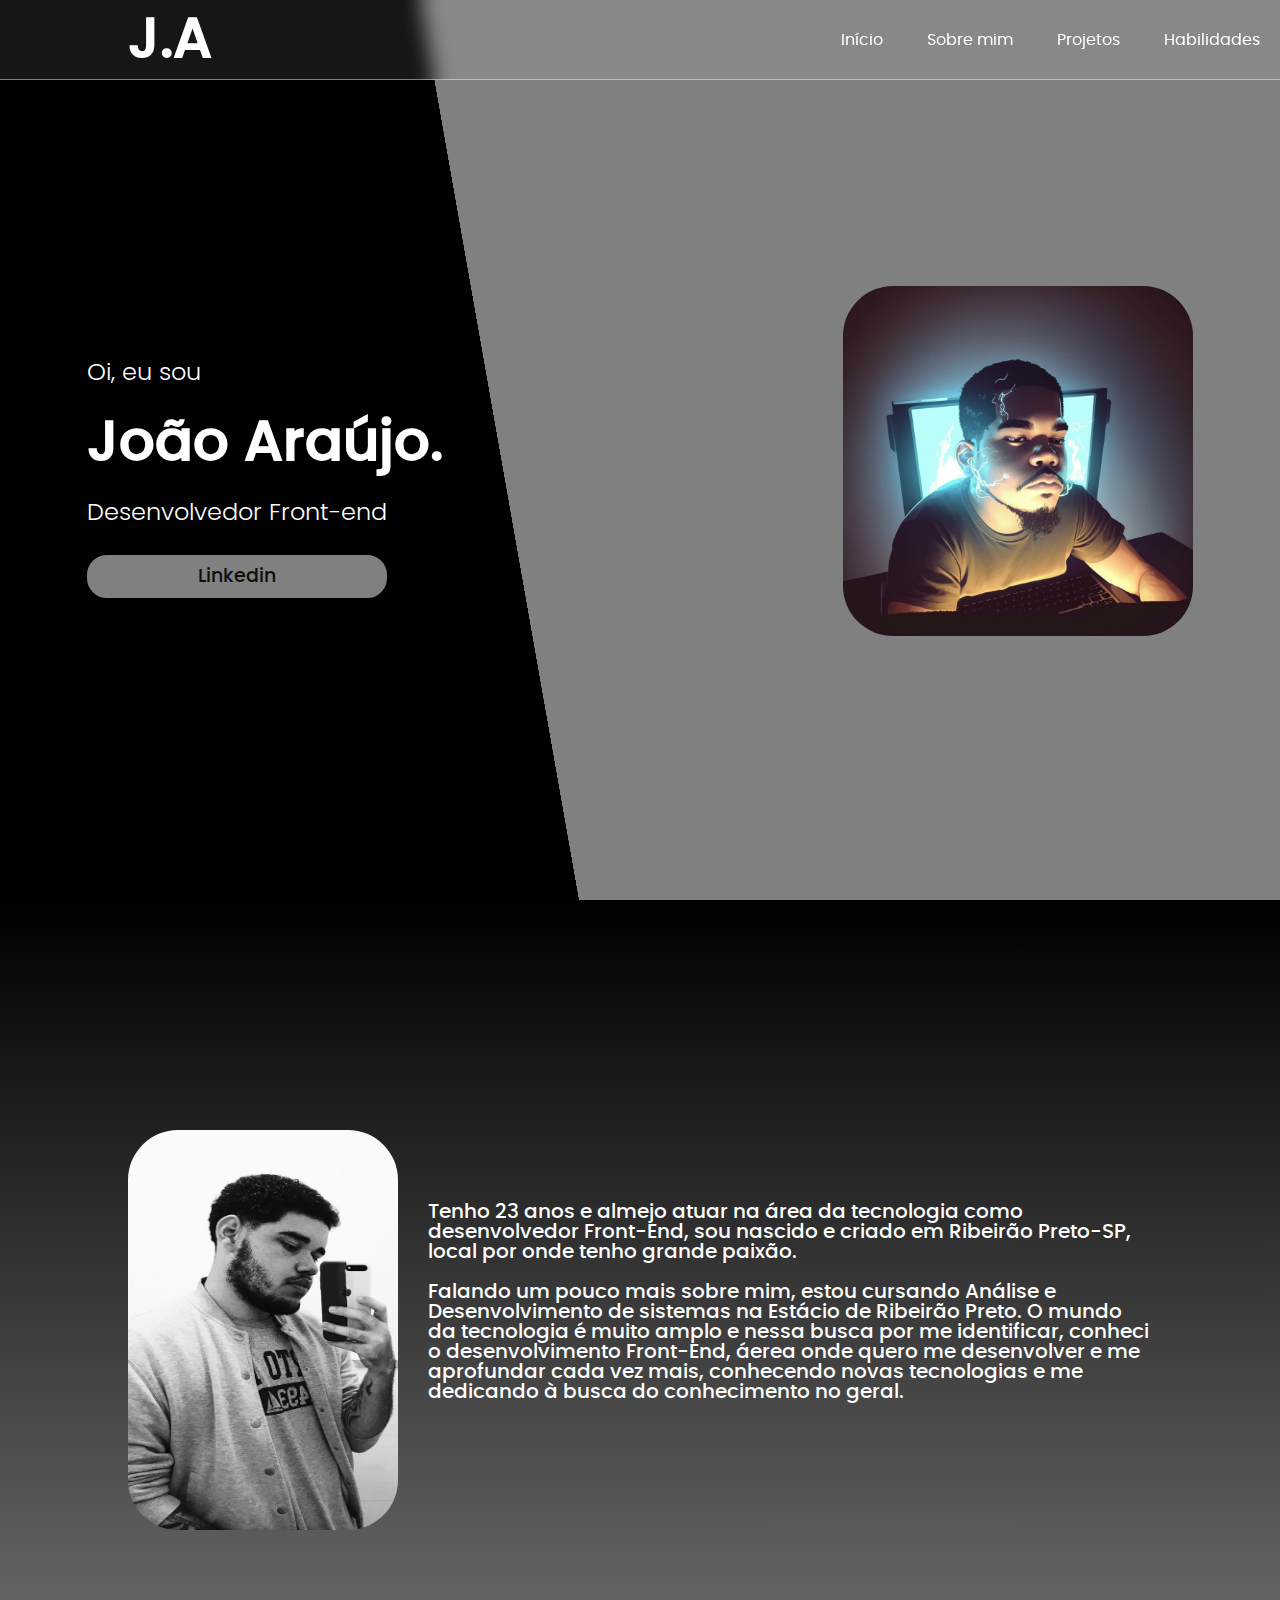
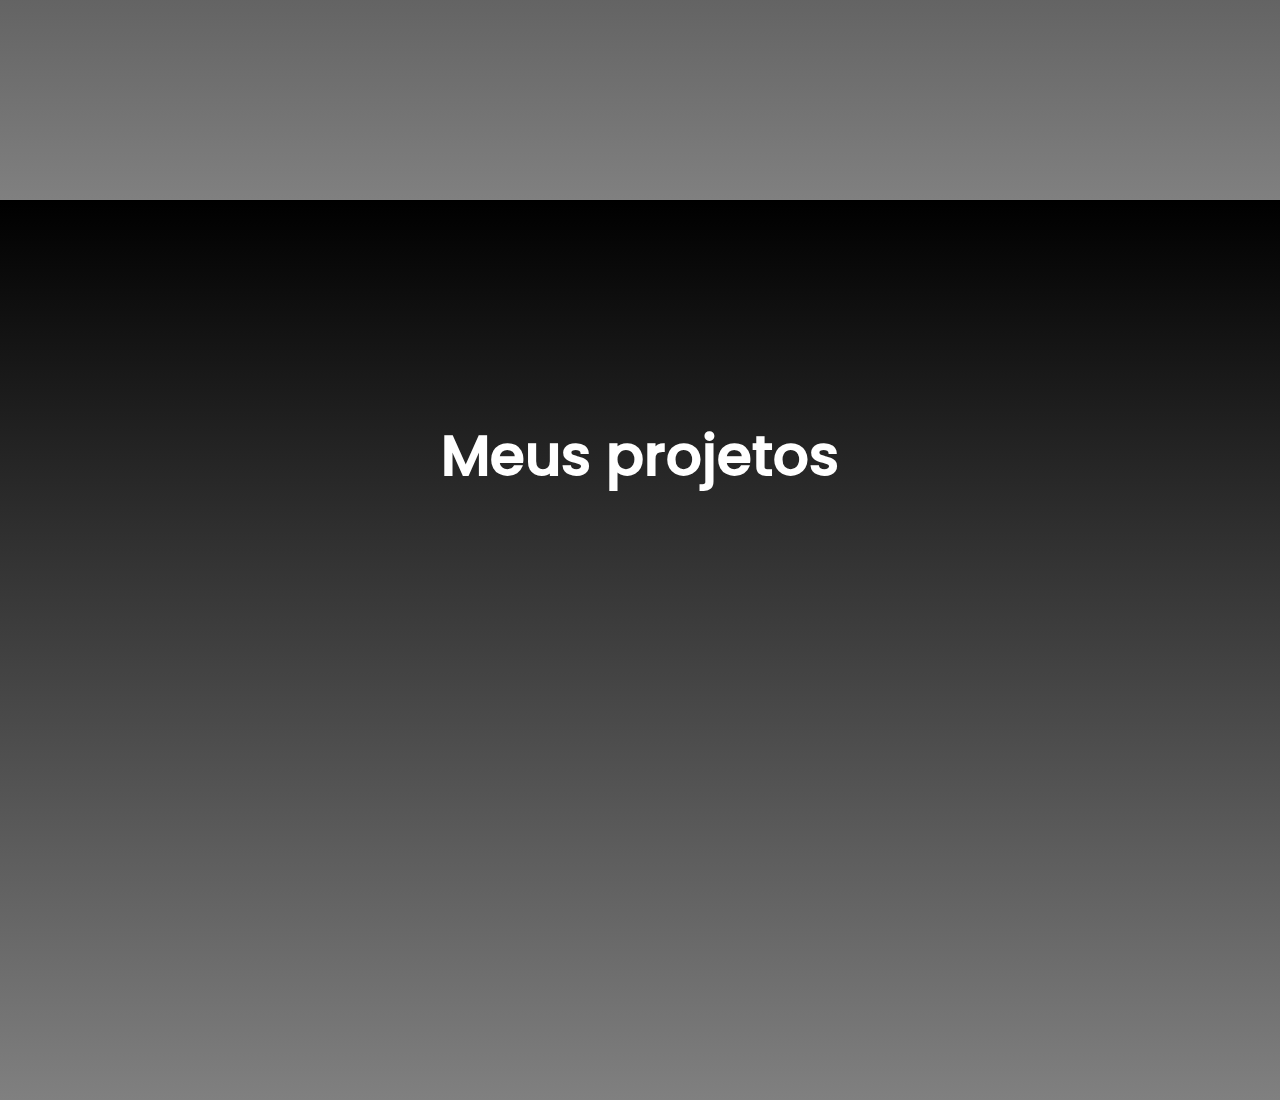
==== portifólio_edit/index.html @ 841f1aa5 "Add files via upload" ====
<!DOCTYPE html>
<html lang="pt-br">
<head>
    <meta charset="UTF-8">
    <meta http-equiv="X-UA-Compatible" content="IE=edge">
    <meta name="viewport" content="width=device-width, initial-scale=1.0">
    <title>My page</title>
    <link rel="shortcut icon" href="imagens/icone.png" type="image/x-icon">
    <link rel="stylesheet" href="styles/estilo.css">
    <link rel="stylesheet" href="styles/fonts.css">
    <link rel="shortcut icon" href="components/imagens/ficon.jpeg" type="image/x-icon">
</head>
<body>
    <header>
        <div class="tittle">
                <h1>J.A</h1>
        </div>
        <ul>
            <a href="#">
                <li>Início</li>
            </a>
            <a href="#">
                <li>Sobre mim</li>
            </a>
            <a href="#">
                <li>Projetos</li>
            </a>
            <a href="#">
                <li>Habilidades</li>
            </a>
        </ul>       
    </header>
    <div class="Início">
        <div class="text">
                <h2>
                    Oi, eu sou
                </h2>
                <h1>
                    João Araújo.
                </h1>
                <h2>
                    Desenvolvedor Front-end
                </h2>
                <h3 id="Linkedin-btn">
                    Linkedin
                </h3>
        </div>    
            <div class="image">
                <img src="components/imagens/avatar.png" alt="myavatar">
            </div>
    </div>        
    </div>
    </div>    
        <div class="sobre">
            <span>
                Tenho 23 anos e almejo atuar na área da tecnologia como desenvolvedor Front-End, sou nascido e criado em Ribeirão Preto-SP, local por onde tenho grande paixão. <br><br> Falando um pouco mais sobre mim, estou cursando Análise e Desenvolvimento de sistemas na Estácio de Ribeirão Preto. O mundo da tecnologia é muito amplo e nessa busca por me identificar, conheci o desenvolvimento Front-End, áerea onde quero me desenvolver e me aprofundar cada vez mais, conhecendo novas tecnologias e me dedicando à busca do conhecimento no geral.
            </span>
            
            <div class="myimage">
                <img src="components/imagens/minha foto.jpeg" alt="minhaimagem" width="420" height="400">
            </div> 
        </div>
    <div class="projects">
        <h1>Meus projetos</h1>
    </div>
             
</body>
</html>
---- portifólio_edit/styles/estilo.css ----
@charset "UTF-8";

* {
    margin: 0;
    padding: 0;
    box-sizing: border-box;
 }

body {
    background: linear-gradient(80deg, black 51.04%, grey 51.05%);
    font-family: poppinsregular;
    
}

header {
    height: 80px;
    width: 100%;
    background: rgba(196, 196, 196, 0.11);
    backdrop-filter: blur(10px);
    position: fixed;
    top: 0;
    z-index: 1;
    border-bottom: solid 1px rgba(255, 255, 255, 0.452);
    display: flex;
    flex-direction: row;
    justify-content: space-between;
    align-items: center;
}

.Início {

    padding-top: 10%;
    padding-bottom: 100px;
    width: auto;
    height: 100vh;
    display: flex;
    flex-direction: row;
    align-items: center;
    justify-content: center;
    
    }

.text {
    margin-right: 400px;
}

img {
    margin-right: 10%;
    width: 350px;
    border-radius: 50px;
}

h4 {
    font-family: poppinslight;
    color: white;
    font-weight: 50;
}

h3 {
    font-family: poppinslight;
    margin-top: %;
    font-weight: 50;
    color: white;
}

h2 {
    font-family: poppinslight;
    font-weight: 200;
    color: white;
    padding-bottom: 30px;
    padding-top: 30px;
}

h1 {
    font-size: 56px;
    font-family: poppinsmedium;
    color: white;
}

span {
    padding-top: 7%;
    font-size: 20px;
    font-family: poppinsmedium;
    color: white;
}


li {
    display: inline-block;
    margin: 20px;
}


.tittle {
    margin-left: 10%;
}

#Linkedin-btn{
    color: #0f0d0c;
    width: 300px;
    background-color: grey;
    text-align: center;
    border: 2px solid grey;
    margin: p 90px ;
    padding: 10px;
    border-radius: 20px;
    font-family: poppinsmedium;
}

#Linkedin-btn:hover{
    background-color: #0f0d0c;
    color: white;
}

a {
    text-decoration: none;
    color: white;
}

a:hover {
    color: #0f0d0c;
    transition: 0.3s all;
}

.sobre {
    display: flex;
    flex-direction: row-reverse;
    background: linear-gradient(to top, grey, black);
    padding-left: 10%;
    padding-right: 10%;
    padding-top: 18%;
    height: 100vh;


}

.sobretext {
    margin-top:20%;
    font-weight: 200px;
}

.myimage {
    padding-bottom: 10%;
    max-width: 300px;
    display: flex;
    flex-direction: row-reverse;
    
}

.projects {
    background: linear-gradient(to bottom, black, grey);
    height: 100vh;
    text-align: center;
    padding-top: 18%;
}
---- portifólio_edit/styles/fonts.css ----
@font-face {
    font-family: 'poppinsblack';
    src: url('../components/fonts/poppins-black-webfont.woff2') format('woff2'),
         url('../components/fonts/poppins-black-webfont.woff') format('woff');
    font-weight: normal;
    font-style: normal;

}




@font-face {
    font-family: 'poppinsbold';
    src: url('../components/fonts/poppins-bold-webfont.woff2') format('woff2'),
         url('../components/fonts/poppins-bold-webfont.woff') format('woff');
    font-weight: normal;
    font-style: normal;

}




@font-face {
    font-family: 'poppinslight';
    src: url('../components/fonts/poppins-light-webfont.woff2') format('woff2'),
         url('../components/fonts/poppins-light-webfont.woff') format('woff');
    font-weight: normal;
    font-style: normal;

}



@font-face {
    font-family: 'poppinsmedium';
    src: url('../components/fonts/poppins-medium-webfont.woff2') format('woff2'),
         url('../components/fonts/poppins-medium-webfont.woff') format('woff');
    font-weight: normal;
    font-style: normal;

}




@font-face {
    font-family: 'poppinsregular';
    src: url('../components/fonts/poppins-regular-webfont.woff2') format('woff2'),
         url('../components/fonts/poppins-regular-webfont.woff') format('woff');
    font-weight: normal;
    font-style: normal;

}




@font-face {
    font-family: 'poppinssemibold';
    src: url('../components/fonts/poppins-semibold-webfont.woff2') format('woff2'),
         url('../components/fonts/poppins-semibold-webfont.woff') format('woff');
    font-weight: normal;
    font-style: normal;

}
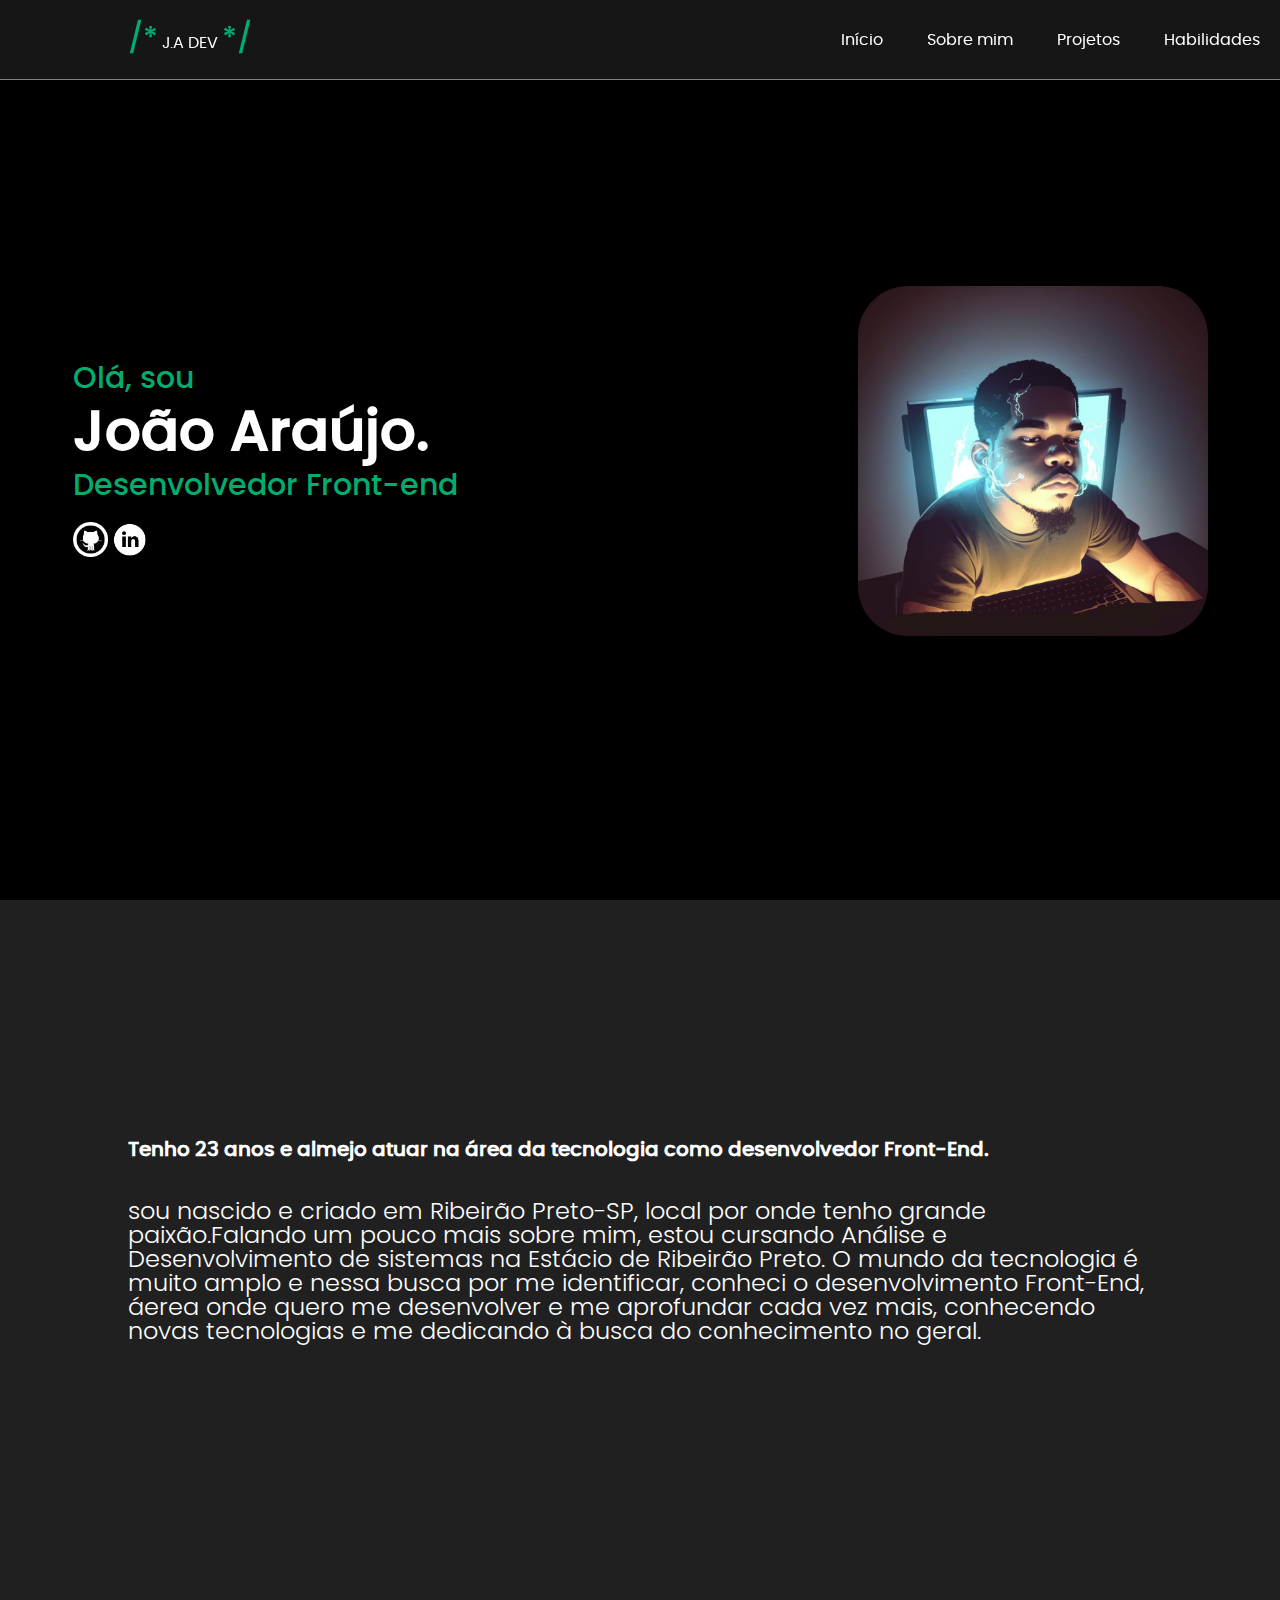
==== commit 2c09b152: "Add files via upload" ====
--- a/portifólio_edit/index.html
+++ b/portifólio_edit/index.html
@@ -13,7 +13,11 @@
 <body>
     <header>
         <div class="tittle">
-                <h1>J.A</h1>
+                <a href="#">
+                    <span>/*</span>
+                    J.A DEV
+                    <span>*/</span>
+                </a>
         </div>
         <ul>
             <a href="#">
@@ -32,37 +36,38 @@
     </header>
     <div class="Início">
         <div class="text">
-                <h2>
-                    Oi, eu sou
-                </h2>
-                <h1>
-                    João Araújo.
-                </h1>
-                <h2>
-                    Desenvolvedor Front-end
-                </h2>
-                <h3 id="Linkedin-btn">
-                    Linkedin
-                </h3>
+            <span>Olá, sou</span>
+            <h1>
+                João Araújo.
+            </h1>
+            <span>
+                Desenvolvedor Front-end
+            </span> 
+            <div class="gitbtn">
+                <a target="_blank" href="https://github.com/joaovictoraraujodev">
+                    <img class="gitimg" src="components/imagens/github.png" alt="external">
+                </a>
+                <a href="https://www.linkedin.com/in/jo%C3%A3o-victor-ara%C3%BAjo-25511b263/" target="_blank">
+                    <img class="linkimg" src="components/imagens/linkedin.png" alt="external">
+                </a>
+            </div>
+            
         </div>    
             <div class="image">
-                <img src="components/imagens/avatar.png" alt="myavatar">
+                <img class="avatarimg" src="components/imagens/avatar.png" alt="myavatar">
             </div>
     </div>        
     </div>
     </div>    
         <div class="sobre">
-            <span>
-                Tenho 23 anos e almejo atuar na área da tecnologia como desenvolvedor Front-End, sou nascido e criado em Ribeirão Preto-SP, local por onde tenho grande paixão. <br><br> Falando um pouco mais sobre mim, estou cursando Análise e Desenvolvimento de sistemas na Estácio de Ribeirão Preto. O mundo da tecnologia é muito amplo e nessa busca por me identificar, conheci o desenvolvimento Front-End, áerea onde quero me desenvolver e me aprofundar cada vez mais, conhecendo novas tecnologias e me dedicando à busca do conhecimento no geral.
-            </span>
-            
-            <div class="myimage">
-                <img src="components/imagens/minha foto.jpeg" alt="minhaimagem" width="420" height="400">
-            </div> 
+            <div class="sobretext">
+                <h1 class="sobreh1">
+                    Tenho 23 anos e almejo atuar na área da tecnologia como desenvolvedor Front-End.
+                </h1>
+                <h2 class="sobreh2"> sou nascido e criado em Ribeirão Preto-SP, local por onde tenho grande paixão.Falando um pouco mais sobre mim, estou cursando Análise e Desenvolvimento de sistemas na Estácio de Ribeirão Preto. O mundo da tecnologia é muito amplo e nessa busca por me identificar, conheci o desenvolvimento Front-End, áerea onde quero me desenvolver e me aprofundar cada vez mais, conhecendo novas tecnologias e me dedicando à busca do conhecimento no geral.
+                </h2>   
+            </div>
         </div>
-    <div class="projects">
-        <h1>Meus projetos</h1>
-    </div>
              
 </body>
 </html>--- a/portifólio_edit/styles/estilo.css
+++ b/portifólio_edit/styles/estilo.css
@@ -7,7 +7,7 @@
  }
 
 body {
-    background: linear-gradient(80deg, black 51.04%, grey 51.05%);
+    background: linear-gradient(80deg, black 51.04%, black);
     font-family: poppinsregular;
     
 }
@@ -41,10 +41,11 @@
     }
 
 .text {
+    
     margin-right: 400px;
 }
 
-img {
+.avatarimg {
     margin-right: 10%;
     width: 350px;
     border-radius: 50px;
@@ -56,13 +57,6 @@
     font-weight: 50;
 }
 
-h3 {
-    font-family: poppinslight;
-    margin-top: %;
-    font-weight: 50;
-    color: white;
-}
-
 h2 {
     font-family: poppinslight;
     font-weight: 200;
@@ -72,6 +66,8 @@
 }
 
 h1 {
+    margin-top: 10px;
+    margin-bottom: 10px;
     font-size: 56px;
     font-family: poppinsmedium;
     color: white;
@@ -79,9 +75,9 @@
 
 span {
     padding-top: 7%;
-    font-size: 20px;
+    font-size: 30px;
     font-family: poppinsmedium;
-    color: white;
+    color: rgb(0, 173, 111);
 }
 
 
@@ -95,21 +91,24 @@
     margin-left: 10%;
 }
 
-#Linkedin-btn{
-    color: #0f0d0c;
-    width: 300px;
-    background-color: grey;
-    text-align: center;
-    border: 2px solid grey;
-    margin: p 90px ;
-    padding: 10px;
-    border-radius: 20px;
-    font-family: poppinsmedium;
+.gitimg {
+    background-color: black;
+    width: 35px;
+    border-radius: 5px;
 }
 
-#Linkedin-btn:hover{
-    background-color: #0f0d0c;
-    color: white;
+
+.gitbtn {
+
+    color: black;
+    padding-top: 5%;
+    
+}
+
+.linkimg {
+    background-color: black;
+    width: 35px;
+    border-radius: 5px;
 }
 
 a {
@@ -118,14 +117,14 @@
 }
 
 a:hover {
-    color: #0f0d0c;
+    color: rgb(0, 173, 111);
     transition: 0.3s all;
 }
 
 .sobre {
     display: flex;
     flex-direction: row-reverse;
-    background: linear-gradient(to top, grey, black);
+    background-color: #202020;
     padding-left: 10%;
     padding-right: 10%;
     padding-top: 18%;
@@ -135,16 +134,17 @@
 }
 
 .sobretext {
-    margin-top:20%;
     font-weight: 200px;
 }
 
-.myimage {
+.sobreh1 {
+    font-size: 20px;
+}
+
+
+.imagesobre {
     padding-bottom: 10%;
     max-width: 300px;
-    display: flex;
-    flex-direction: row-reverse;
-    
 }
 
 .projects {
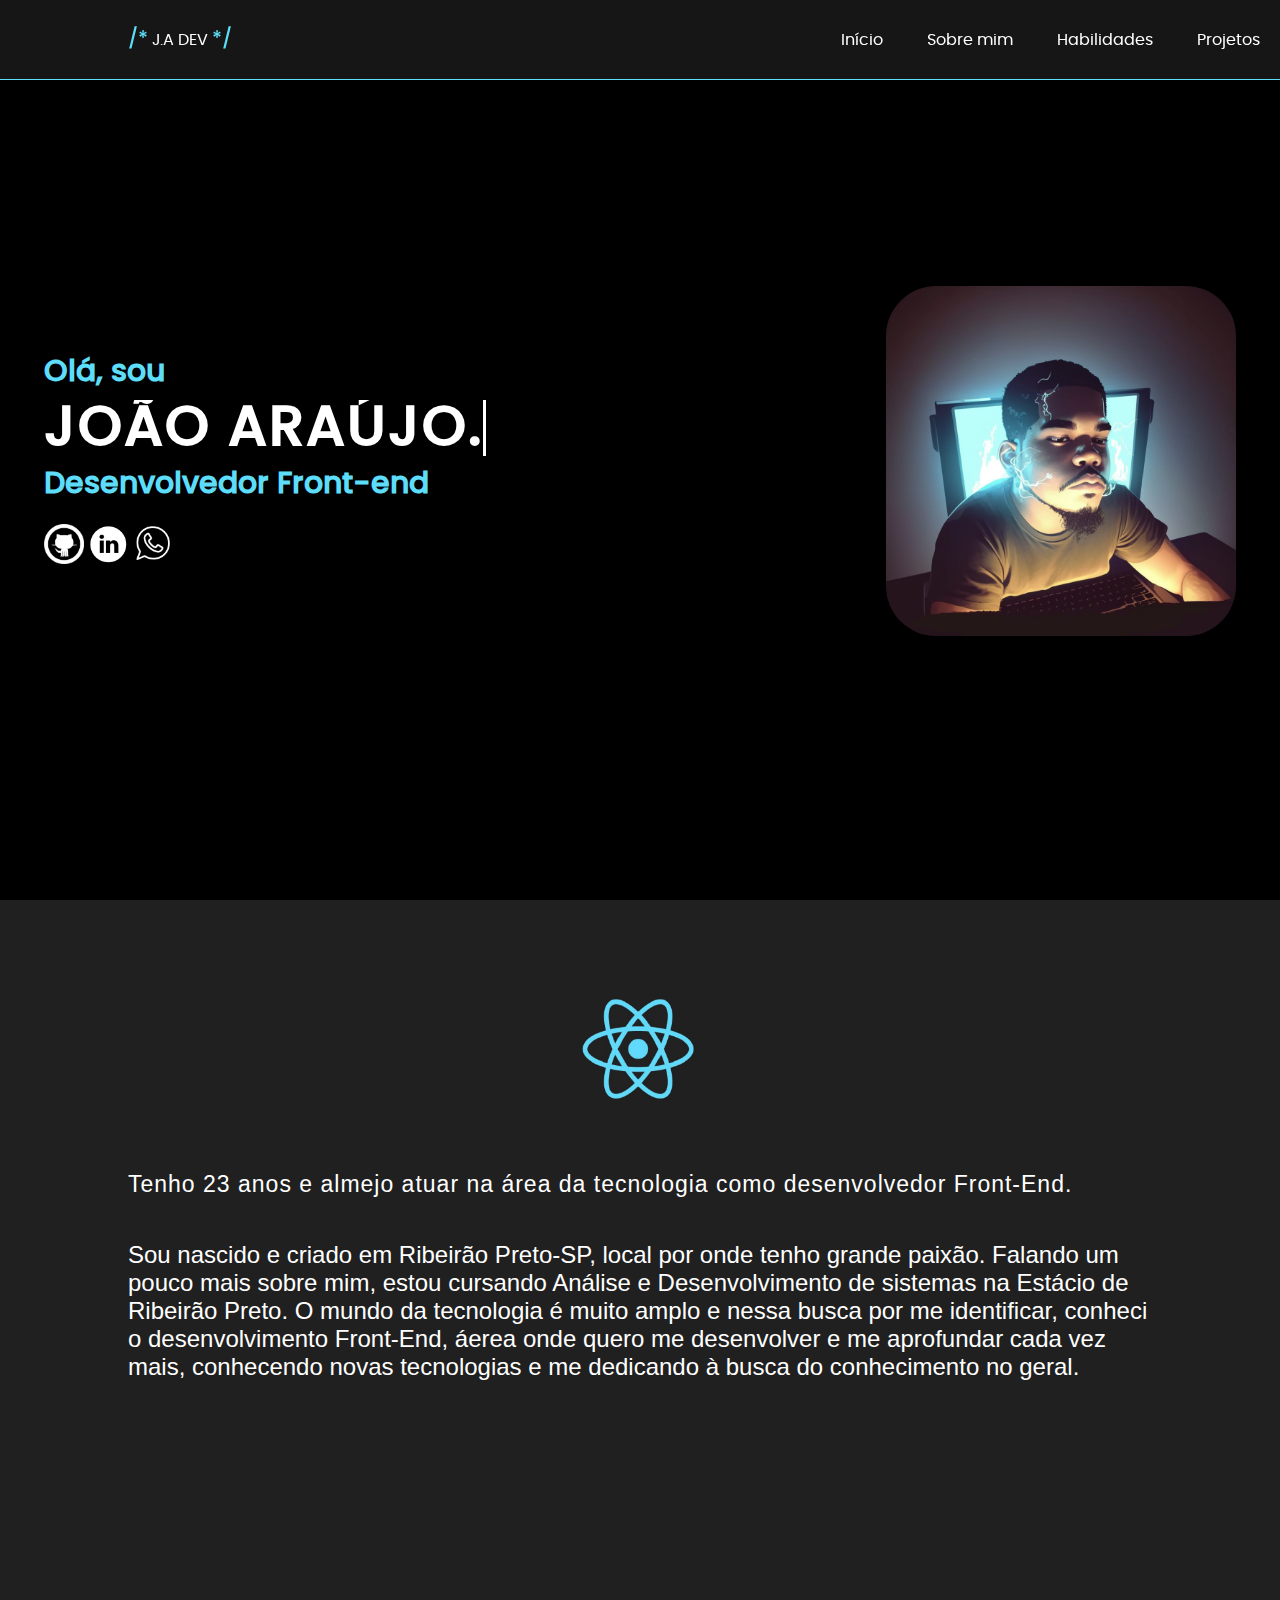
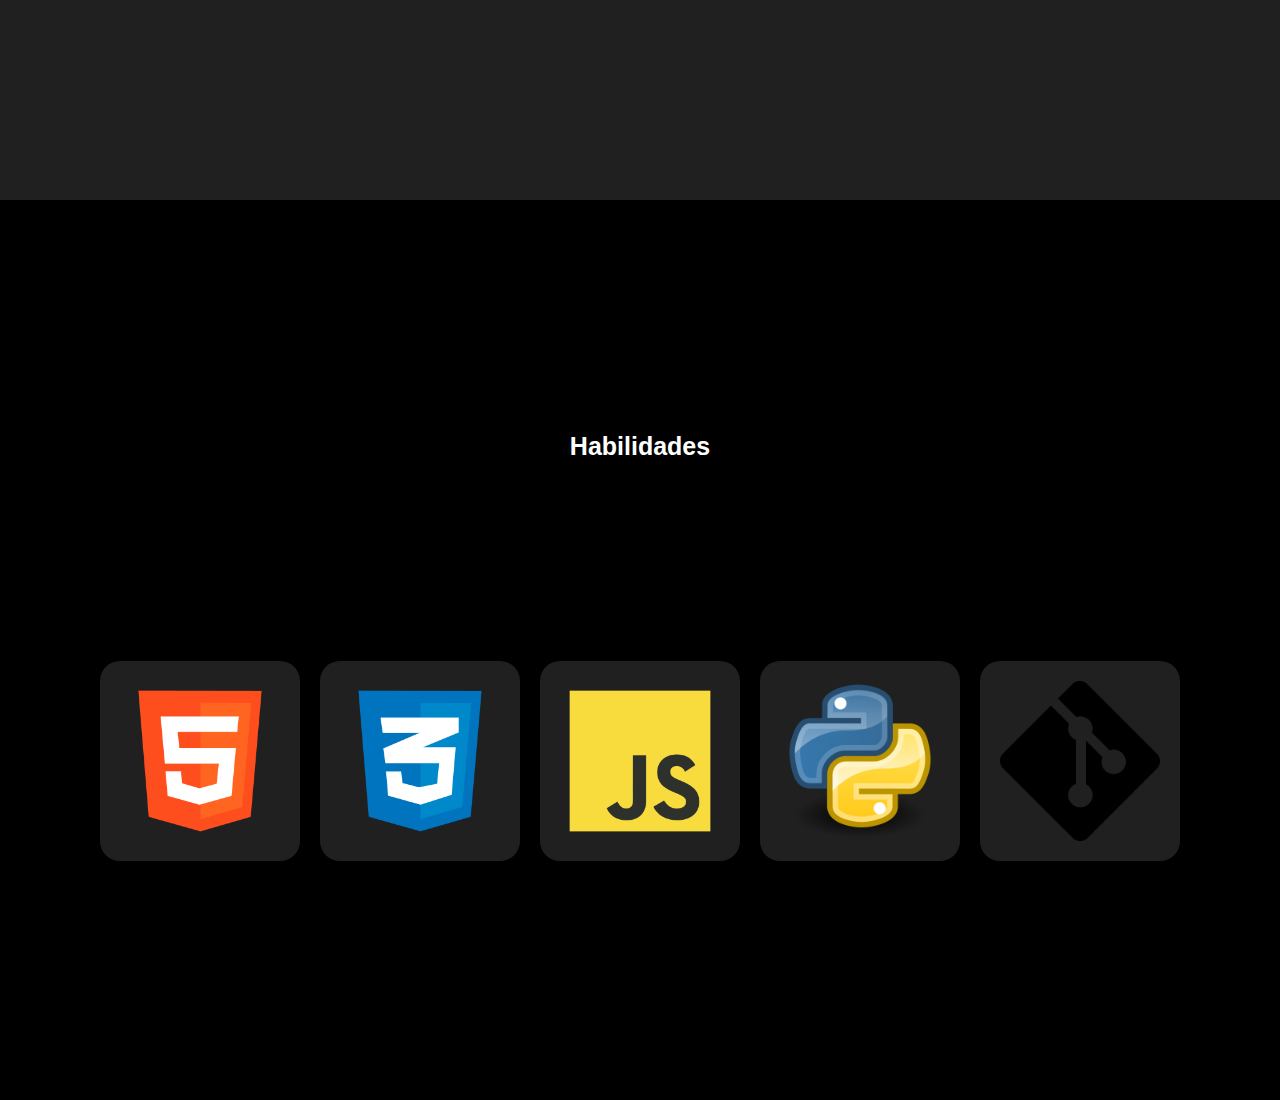
==== commit 93a87671: "portifólio." ====
--- a/portifólio_edit/index.html
+++ b/portifólio_edit/index.html
@@ -27,22 +27,22 @@
                 <li>Sobre mim</li>
             </a>
             <a href="#">
-                <li>Projetos</li>
+                <li>Habilidades</li>
             </a>
             <a href="#">
-                <li>Habilidades</li>
+                <li>Projetos</li>
             </a>
         </ul>       
     </header>
     <div class="Início">
         <div class="text">
-            <span>Olá, sou</span>
-            <h1>
+            <h3>Olá, sou</h3>
+            <h1 class="animation">
                 João Araújo.
             </h1>
-            <span>
+            <h3>
                 Desenvolvedor Front-end
-            </span> 
+            </h3> 
             <div class="gitbtn">
                 <a target="_blank" href="https://github.com/joaovictoraraujodev">
                     <img class="gitimg" src="components/imagens/github.png" alt="external">
@@ -50,24 +50,43 @@
                 <a href="https://www.linkedin.com/in/jo%C3%A3o-victor-ara%C3%BAjo-25511b263/" target="_blank">
                     <img class="linkimg" src="components/imagens/linkedin.png" alt="external">
                 </a>
+                <a href="#" target="_blank">
+                    <img class="whatsimg" src="components/imagens/whatss.png" alt="external">
+                </a>
             </div>
             
         </div>    
             <div class="image">
                 <img class="avatarimg" src="components/imagens/avatar.png" alt="myavatar">
-            </div>
+            </div> 
     </div>        
     </div>
     </div>    
-        <div class="sobre">
-            <div class="sobretext">
-                <h1 class="sobreh1">
-                    Tenho 23 anos e almejo atuar na área da tecnologia como desenvolvedor Front-End.
-                </h1>
-                <h2 class="sobreh2"> sou nascido e criado em Ribeirão Preto-SP, local por onde tenho grande paixão.Falando um pouco mais sobre mim, estou cursando Análise e Desenvolvimento de sistemas na Estácio de Ribeirão Preto. O mundo da tecnologia é muito amplo e nessa busca por me identificar, conheci o desenvolvimento Front-End, áerea onde quero me desenvolver e me aprofundar cada vez mais, conhecendo novas tecnologias e me dedicando à busca do conhecimento no geral.
-                </h2>   
-            </div>
+    <div class="sobre">
+        <div class="sobrecontent">
+            <img class="arcimg" src="components/imagens/react.jpg" alt="">
+            <h4 class="sobreh4">
+                Tenho 23 anos e almejo atuar na área da tecnologia como desenvolvedor Front-End.
+            </h4>
+            <h2 class="sobreh2"> 
+                Sou nascido e criado em Ribeirão Preto-SP, local por onde tenho grande paixão. Falando um pouco mais sobre mim, estou cursando Análise e Desenvolvimento de sistemas na Estácio de Ribeirão Preto. O mundo da tecnologia é muito amplo e nessa busca por me identificar, conheci o desenvolvimento Front-End, áerea onde quero me desenvolver e me aprofundar cada vez mais, conhecendo novas tecnologias e me dedicando à busca do conhecimento no geral.
+            </h2>   
         </div>
+    </div>
+    <div class="habilidades">
+        <div class="texthabilidades">
+            <h5>Habilidades</h5>
+        </div>
+        <div class="imghabilidades">
+            <div><img class="img-style" src="components/imagens/html5.png" alt=""></div>
+            <div><img class="img-style" src="components/imagens/css.png" alt=""></div>
+            <div><img class="img-style" src="components/imagens/js.png" alt=""></div>
+            <div><img class="img-style" src="components/imagens/python.png" alt=""></div>
+            <div><img class="img-style" src="components/imagens/git.png" alt=""></div>
+        </div>
+    </div>
+        
+                
              
 </body>
 </html>--- a/portifólio_edit/styles/estilo.css
+++ b/portifólio_edit/styles/estilo.css
@@ -7,7 +7,7 @@
  }
 
 body {
-    background: linear-gradient(80deg, black 51.04%, black);
+    background: linear-gradient(80deg, black, black);
     font-family: poppinsregular;
     
 }
@@ -20,11 +20,21 @@
     position: fixed;
     top: 0;
     z-index: 1;
-    border-bottom: solid 1px rgba(255, 255, 255, 0.452);
+    border-bottom:solid 1px rgba(93, 221, 249);
     display: flex;
     flex-direction: row;
     justify-content: space-between;
     align-items: center;
+}
+
+
+::-webkit-scrollbar {
+    width: 10px;
+}
+
+::-webkit-scrollbar-thumb {
+    width: 10px;
+    background-color: rgba(22, 22, 22, 0.486);
 }
 
 .Início {
@@ -51,33 +61,76 @@
     border-radius: 50px;
 }
 
+h5 {
+    font-size: 25px;
+    font-family: Arial, Helvetica, sans-serif;
+    color: white;
+}
+
 h4 {
-    font-family: poppinslight;
-    color: white;
-    font-weight: 50;
+    font-family: Arial, Helvetica, sans-serif;
+    font-weight: 200;
+    margin-top: 13px;
+    margin-bottom: 13px;
+    color: white;
+    letter-spacing: 1px;
+}
+
+h3 {
+    font-size: 30px;
+    font-family: poppinsmedium;
+    color: rgba(93, 221, 249);
 }
 
 h2 {
-    font-family: poppinslight;
-    font-weight: 200;
+    font-weight: 100;
     color: white;
     padding-bottom: 30px;
     padding-top: 30px;
 }
 
 h1 {
-    margin-top: 10px;
-    margin-bottom: 10px;
+    margin-top: 13px;
+    margin-bottom: 13px;
     font-size: 56px;
     font-family: poppinsmedium;
     color: white;
-}
+    letter-spacing: 2px;
+    text-transform: uppercase;
+    white-space: nowrap;
+    overflow: hidden;
+    border-right: 3px solid
+}
+
+@keyframes blinkCursor {
+    from{
+        border-right-color: white;
+    }to{
+        border-right-color: transparent;
+    }
+    
+}
+
+@keyframes typing {
+    from{
+        width: 0;
+    }to{
+        width: 445px;
+    }
+}    
+.animation{
+    animation:
+    blinkCursor 0.7s steps(40) infinite normal,
+    typing 1s steps(22) 0.7s normal both;
+}  
+    
 
 span {
     padding-top: 7%;
-    font-size: 30px;
+    font-size: 20px;
     font-family: poppinsmedium;
-    color: rgb(0, 173, 111);
+    color: rgba(93, 221, 249);
+    
 }
 
 
@@ -93,13 +146,12 @@
 
 .gitimg {
     background-color: black;
-    width: 35px;
+    width: 40px;
     border-radius: 5px;
 }
 
 
 .gitbtn {
-
     color: black;
     padding-top: 5%;
     
@@ -107,7 +159,14 @@
 
 .linkimg {
     background-color: black;
-    width: 35px;
+    width: 40px;
+    border-radius: 5px;
+    
+}
+
+.whatsimg {
+    background-color: black;
+    width: 42px;
     border-radius: 5px;
 }
 
@@ -117,7 +176,7 @@
 }
 
 a:hover {
-    color: rgb(0, 173, 111);
+    color: rgba(93, 221, 249);
     transition: 0.3s all;
 }
 
@@ -127,29 +186,63 @@
     background-color: #202020;
     padding-left: 10%;
     padding-right: 10%;
-    padding-top: 18%;
+    padding-top: 4%;
     height: 100vh;
 
 
 }
 
-.sobretext {
-    font-weight: 200px;
-}
-
-.sobreh1 {
-    font-size: 20px;
-}
-
-
-.imagesobre {
-    padding-bottom: 10%;
-    max-width: 300px;
-}
-
-.projects {
-    background: linear-gradient(to bottom, black, grey);
+.sobreh4 {
+    font-family: Arial, Helvetica, sans-serif;
+    font-size: 23px;
+}
+
+.sobreh2 {
+    font-family: Arial, Helvetica, sans-serif;
+
+}
+
+.sobrecontent {
+    margin-right: auto;
+    margin-left: auto;
+}
+
+.arcimg {
+    margin-left: 40%;
+    width: 200px;
+    animation: jumping 1s linear infinite;
+}
+
+@keyframes jumping {
+    from {transform: translateY(-15px);}
+    50% {transform: translateY(0);}
+    to {transform: translateY(-15px);}
+}
+
+.texthabilidades {
+    margin-bottom: 200px;
+
+}
+
+.habilidades {
+    display: flex;
+    align-items: center;
+    justify-content: center;
+    flex-direction: column;
     height: 100vh;
-    text-align: center;
-    padding-top: 18%;
-}+    
+}
+
+.imghabilidades {
+    display: flex;
+    flex-direction: row;
+    gap: 20px;
+}
+
+.img-style {
+    width: 200px;
+    background-color: #202020;
+    padding: 20px;
+    border-radius: 20px;
+}
+
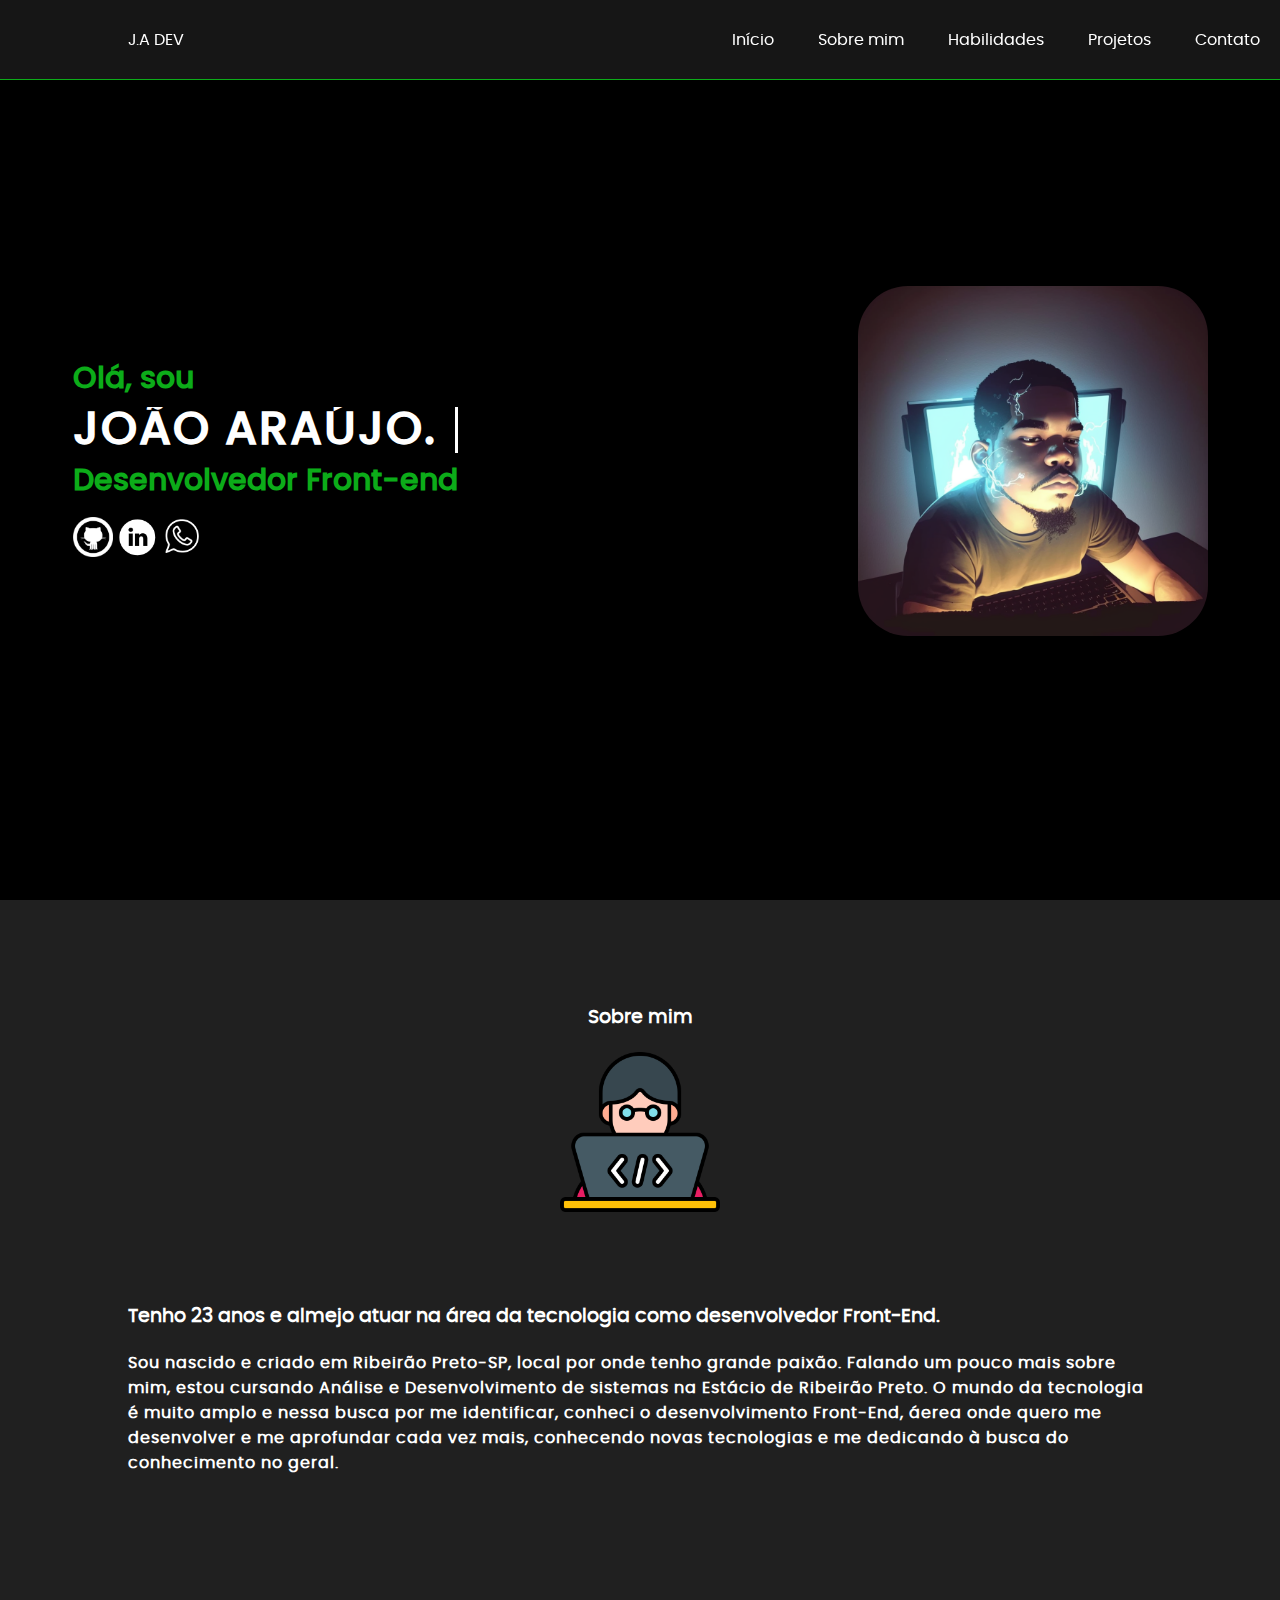
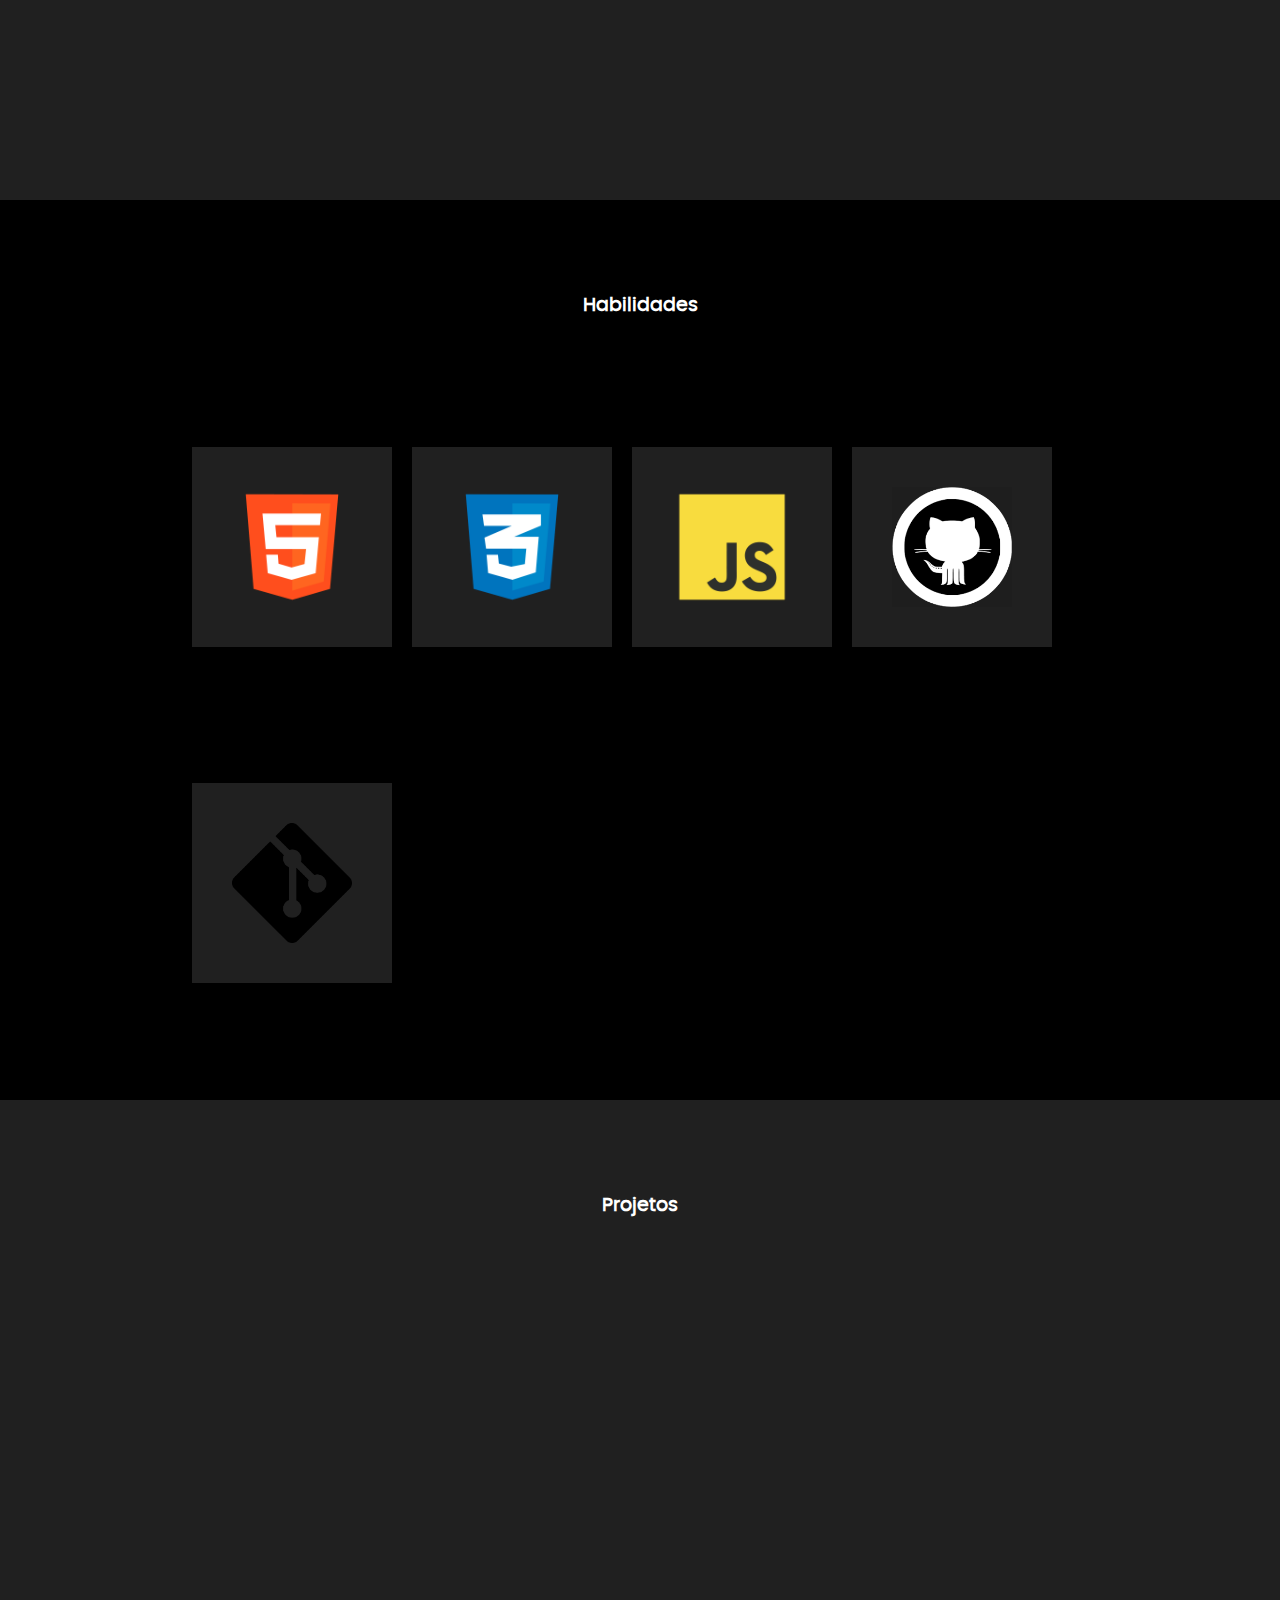
==== commit 97120481: "Add files via upload" ====
--- a/portifólio_edit/index.html
+++ b/portifólio_edit/index.html
@@ -13,36 +13,37 @@
 <body>
     <header>
         <div class="tittle">
-                <a href="#">
-                    <span>/*</span>
-                    J.A DEV
-                    <span>*/</span>
+                <a class="assinatura" href="#">                   
+                    J.A DEV                    
                 </a>
         </div>
-        <ul>
-            <a href="#">
+        <nav>
+            <a href="#01">
                 <li>Início</li>
             </a>
-            <a href="#">
+            <a href="#02">
                 <li>Sobre mim</li>
             </a>
-            <a href="#">
+            <a href="#03">
                 <li>Habilidades</li>
             </a>
-            <a href="#">
+            <a href="#04">
                 <li>Projetos</li>
             </a>
-        </ul>       
+            <a href="#05">
+                <li>Contato</li>
+            </a>
+        </nav>       
     </header>
-    <div class="Início">
+    <div class="Início" id="01">
         <div class="text">
-            <h3>Olá, sou</h3>
+            <h2>Olá, sou</h2>
             <h1 class="animation">
                 João Araújo.
             </h1>
-            <h3>
+            <h2>
                 Desenvolvedor Front-end
-            </h3> 
+            </h2> 
             <div class="gitbtn">
                 <a target="_blank" href="https://github.com/joaovictoraraujodev">
                     <img class="gitimg" src="components/imagens/github.png" alt="external">
@@ -62,31 +63,48 @@
     </div>        
     </div>
     </div>    
-    <div class="sobre">
+    <div class="sobre" id="02">
+        <div class="sobretittle">
+            <h3 id="02">Sobre mim</h3>
+        </div>
         <div class="sobrecontent">
-            <img class="arcimg" src="components/imagens/react.jpg" alt="">
-            <h4 class="sobreh4">
+            <img class="arcimg" src="components/imagens/dev.png" alt="">
+        </div>
+        <div class="positiontittle">
+            <h3>
                 Tenho 23 anos e almejo atuar na área da tecnologia como desenvolvedor Front-End.
+            </h3>
+            <h4>
+                Sou nascido e criado em Ribeirão Preto-SP, local por onde tenho grande paixão. Falando um pouco mais sobre mim, estou cursando Análise e Desenvolvimento de sistemas na Estácio de Ribeirão Preto. O mundo da tecnologia é muito amplo e nessa busca por me identificar, conheci o desenvolvimento Front-End, áerea onde quero me desenvolver e me aprofundar cada vez mais, conhecendo novas tecnologias e me dedicando à busca do conhecimento no geral.
             </h4>
-            <h2 class="sobreh2"> 
-                Sou nascido e criado em Ribeirão Preto-SP, local por onde tenho grande paixão. Falando um pouco mais sobre mim, estou cursando Análise e Desenvolvimento de sistemas na Estácio de Ribeirão Preto. O mundo da tecnologia é muito amplo e nessa busca por me identificar, conheci o desenvolvimento Front-End, áerea onde quero me desenvolver e me aprofundar cada vez mais, conhecendo novas tecnologias e me dedicando à busca do conhecimento no geral.
-            </h2>   
         </div>
     </div>
-    <div class="habilidades">
+    <div class="habilidades" id="03">
         <div class="texthabilidades">
-            <h5>Habilidades</h5>
+            <h3>Habilidades</h3>
         </div>
         <div class="imghabilidades">
             <div><img class="img-style" src="components/imagens/html5.png" alt=""></div>
             <div><img class="img-style" src="components/imagens/css.png" alt=""></div>
             <div><img class="img-style" src="components/imagens/js.png" alt=""></div>
-            <div><img class="img-style" src="components/imagens/python.png" alt=""></div>
+            <div><img class="img-style" src="components/imagens/githskl.png" alt=""></div>
             <div><img class="img-style" src="components/imagens/git.png" alt=""></div>
         </div>
     </div>
-        
-                
-             
+    <div class="projects" id="04">
+        <div class="textprojects">
+            <h3>Projetos</h3>
+        </div>
+        <div>
+            <img src="" alt="">
+        </div>
+    </div>
+    <div class="contact" id="05">
+    </div>   
+    <div class="footer">
+        <div class="footertext">
+            <h6>© JOÃO ARAÚJO. ALL RIGHTS RESERVED.</h6>
+        </div>
+    </div>
 </body>
 </html>--- a/portifólio_edit/styles/estilo.css
+++ b/portifólio_edit/styles/estilo.css
@@ -1,4 +1,30 @@
 @charset "UTF-8";
+
+@media screen and (max-width: 768px) {
+    header {
+        width: 100%;
+    }
+    img, .assinatura {
+        display: none;
+    }
+
+}
+    
+ i#burguer {
+    background-color:rgba(22,22,22);
+    color: white;
+    display: block;
+    text-align: center;
+    padding: 10px;
+    cursor: pointer;
+ }
+
+ i#burguer:hover {
+    background-color:rgb(12, 172, 25);
+
+    
+
+ }
 
 * {
     margin: 0;
@@ -20,7 +46,7 @@
     position: fixed;
     top: 0;
     z-index: 1;
-    border-bottom:solid 1px rgba(93, 221, 249);
+    border-bottom:solid 1px rgb(12, 172, 25);
     display: flex;
     flex-direction: row;
     justify-content: space-between;
@@ -61,6 +87,13 @@
     border-radius: 50px;
 }
 
+
+h6 {
+    color: white;
+    font-size: 12px;
+    font-weight: 500;
+}
+
 h5 {
     font-size: 25px;
     font-family: Arial, Helvetica, sans-serif;
@@ -68,31 +101,25 @@
 }
 
 h4 {
-    font-family: Arial, Helvetica, sans-serif;
-    font-weight: 200;
-    margin-top: 13px;
-    margin-bottom: 13px;
+    margin-top: 20px;
     color: white;
     letter-spacing: 1px;
 }
 
 h3 {
+    color: white;
+}
+
+h2 {
     font-size: 30px;
     font-family: poppinsmedium;
-    color: rgba(93, 221, 249);
-}
-
-h2 {
-    font-weight: 100;
-    color: white;
-    padding-bottom: 30px;
-    padding-top: 30px;
+    color: rgb(12, 172, 25);
 }
 
 h1 {
     margin-top: 13px;
     margin-bottom: 13px;
-    font-size: 56px;
+    font-size: 46px;
     font-family: poppinsmedium;
     color: white;
     letter-spacing: 2px;
@@ -115,7 +142,7 @@
     from{
         width: 0;
     }to{
-        width: 445px;
+        width: 370px;
     }
 }    
 .animation{
@@ -129,7 +156,7 @@
     padding-top: 7%;
     font-size: 20px;
     font-family: poppinsmedium;
-    color: rgba(93, 221, 249);
+    color: rgb(12, 172, 25);
     
 }
 
@@ -176,41 +203,43 @@
 }
 
 a:hover {
-    color: rgba(93, 221, 249);
+    color: rgb(12, 172, 25);
     transition: 0.3s all;
 }
 
 .sobre {
     display: flex;
-    flex-direction: row-reverse;
+    flex-direction: column;
     background-color: #202020;
     padding-left: 10%;
     padding-right: 10%;
-    padding-top: 4%;
+    padding-top: 8%;
     height: 100vh;
 
 
 }
 
-.sobreh4 {
-    font-family: Arial, Helvetica, sans-serif;
-    font-size: 23px;
-}
-
-.sobreh2 {
-    font-family: Arial, Helvetica, sans-serif;
-
+.sobretittle {
+    display: flex;
+    flex-direction: row;
+    justify-content: center;
+    text-align: center;
 }
 
 .sobrecontent {
+    margin-top: 2%;
     margin-right: auto;
     margin-left: auto;
 }
 
 .arcimg {
-    margin-left: 40%;
-    width: 200px;
+    width: 160px;
     animation: jumping 1s linear infinite;
+}
+
+.positiontittle {
+    padding-top: 8%;
+
 }
 
 @keyframes jumping {
@@ -220,8 +249,7 @@
 }
 
 .texthabilidades {
-    margin-bottom: 200px;
-
+    padding-top: 7%;
 }
 
 .habilidades {
@@ -231,18 +259,51 @@
     flex-direction: column;
     height: 100vh;
     
+    
 }
 
 .imghabilidades {
+    margin-right: 13%;
+    margin-left: 15%;
+    padding-top: 10%;
+    height: 100%;
     display: flex;
     flex-direction: row;
+    flex-wrap: wrap;
     gap: 20px;
 }
 
 .img-style {
     width: 200px;
+    height: 200px;
     background-color: #202020;
-    padding: 20px;
-    border-radius: 20px;
-}
-
+    padding: 40px;
+    border: 20px;
+}
+
+.projects {
+    height: 100vh;
+    background-color: #202020;
+
+}
+
+.textprojects {
+   padding-top: 7%;
+    text-align: center;
+}
+
+
+.contact {
+    height: 75vh;
+}
+
+.footer {
+    padding-top: 50px;
+    padding-bottom: 50px;
+    background-color: #202020;
+}
+
+.footertext {
+    align-items: center;
+    text-align: center;
+}